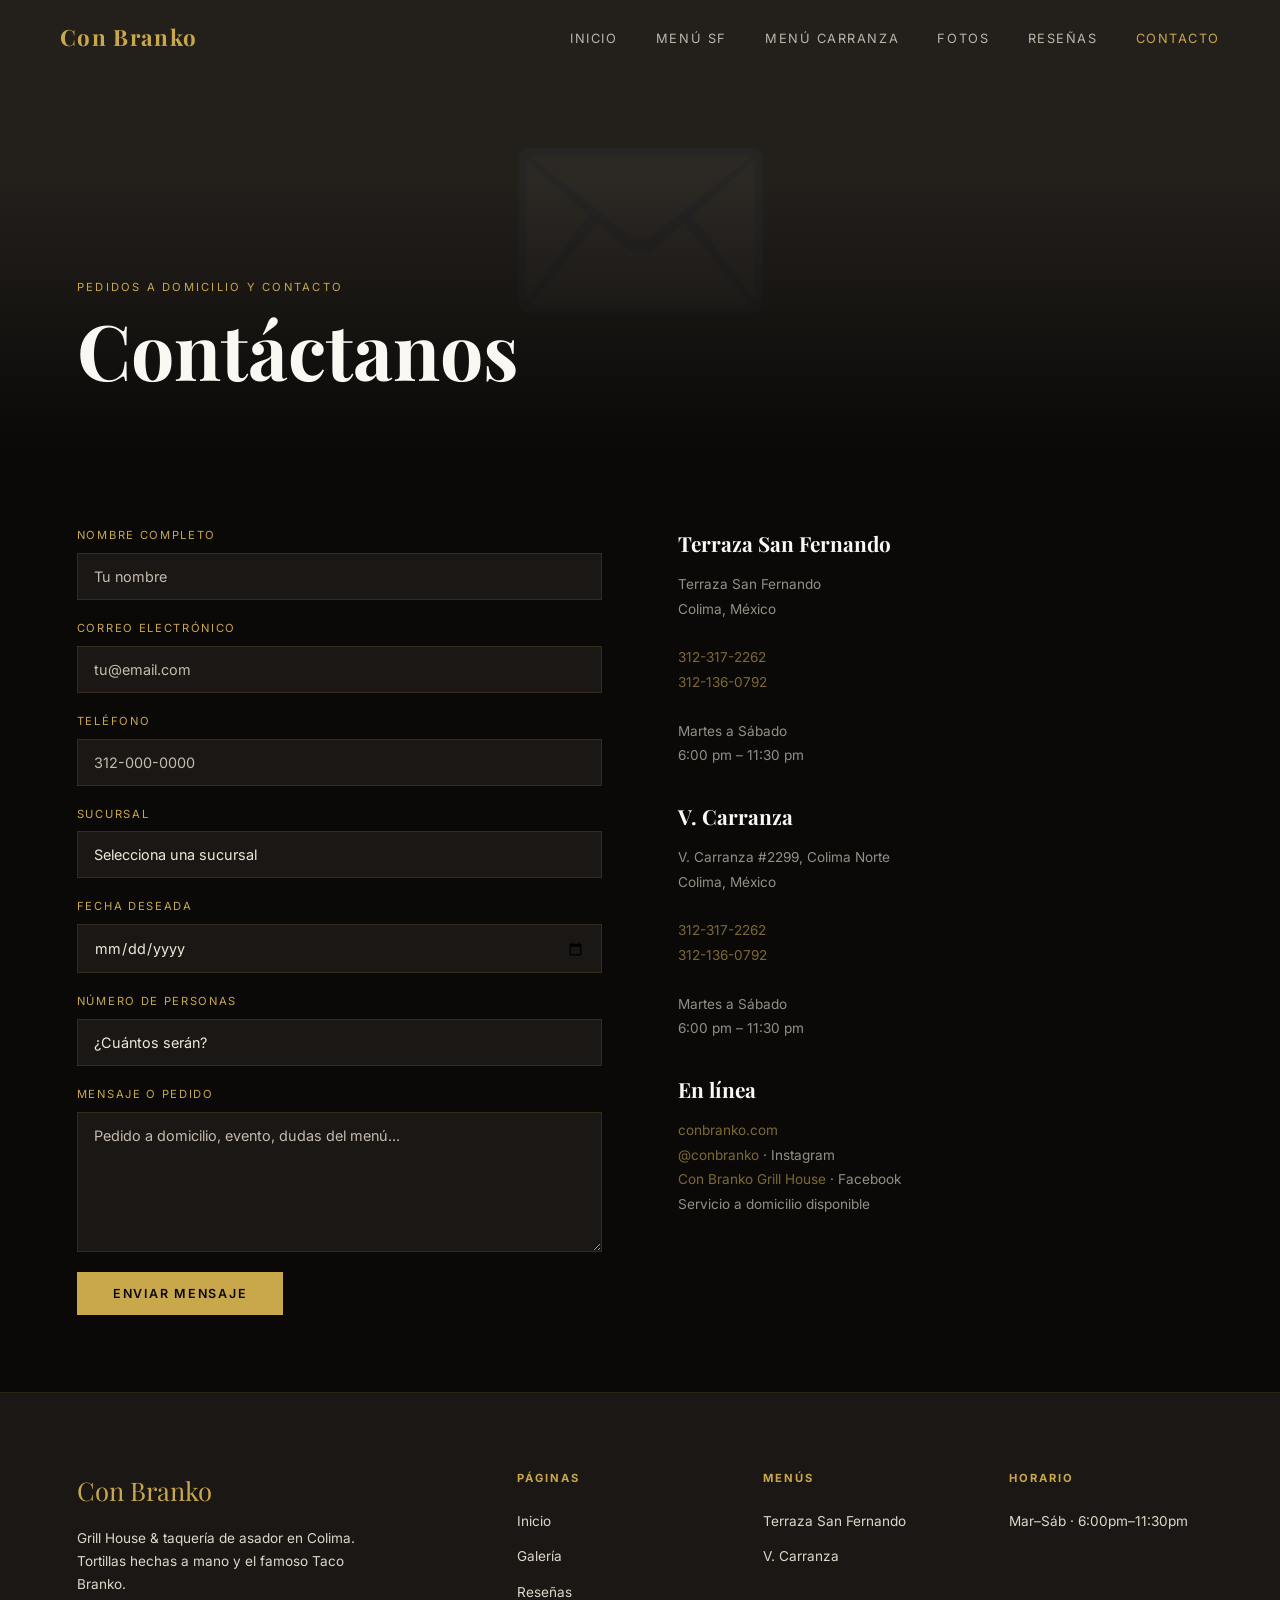
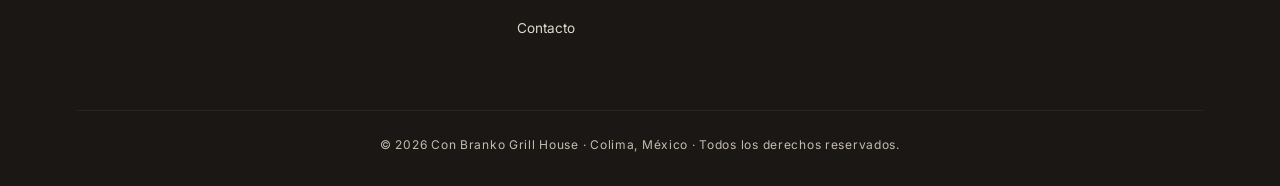
==== contacto.html @ a6d17c95 "Initial commit: Con Branko Grill House sitio web accesible con animaciones y casos de uso" ====
<!DOCTYPE html>
<html lang="es">
<head>
  <meta charset="UTF-8">
  <meta name="viewport" content="width=device-width, initial-scale=1.0">
  <title>Contacto — Con Branko Grill House</title>
  <link rel="preconnect" href="https://fonts.googleapis.com">
  <link rel="preconnect" href="https://fonts.gstatic.com" crossorigin>
  <link href="https://fonts.googleapis.com/css2?family=Playfair+Display:ital,wght@0,400;0,600;0,700;1,400;1,600&family=Inter:wght@300;400;500;600&display=swap" rel="stylesheet">
  <link rel="stylesheet" href="css/styles.css">
</head>
<body>

  <nav class="navbar scrolled" role="navigation">
    <a href="index.html" class="nav-logo">Con Branko</a>
    <ul class="nav-links">
      <li><a href="index.html">Inicio</a></li>
      <li><a href="menu-san-fernando.html">Menú SF</a></li>
      <li><a href="menu-carranza.html">Menú Carranza</a></li>
      <li><a href="fotos.html">Fotos</a></li>
      <li><a href="resenas.html">Reseñas</a></li>
      <li><a href="contacto.html">Contacto</a></li>
    </ul>
    <button class="nav-hamburger" aria-label="Abrir menú" aria-expanded="false">
      <span></span><span></span><span></span>
    </button>
  </nav>

  <main>
    <header class="page-hero">
      <div class="page-hero-bg" aria-hidden="true">✉️</div>
      <div class="page-hero-overlay"></div>
      <div class="page-hero-content">
        <p class="page-hero-label">Pedidos a domicilio y contacto</p>
        <h1>Contáctanos</h1>
      </div>
    </header>

    <div class="page-content">
      <div class="contact-grid fade-in">

        <form class="contact-form" onsubmit="handleSubmit(event)">
          <div class="form-group">
            <label for="nombre">Nombre completo</label>
            <input type="text" id="nombre" name="nombre" placeholder="Tu nombre" required>
          </div>
          <div class="form-group">
            <label for="email">Correo electrónico</label>
            <input type="email" id="email" name="email" placeholder="tu@email.com" required>
          </div>
          <div class="form-group">
            <label for="telefono">Teléfono</label>
            <input type="tel" id="telefono" name="telefono" placeholder="312-000-0000">
          </div>
          <div class="form-group">
            <label for="sucursal">Sucursal</label>
            <select id="sucursal" name="sucursal">
              <option value="" disabled selected>Selecciona una sucursal</option>
              <option value="san-fernando">Terraza San Fernando</option>
              <option value="carranza">V. Carranza</option>
            </select>
          </div>
          <div class="form-group">
            <label for="fecha">Fecha deseada</label>
            <input type="date" id="fecha" name="fecha">
          </div>
          <div class="form-group">
            <label for="personas">Número de personas</label>
            <select id="personas" name="personas">
              <option value="" disabled selected>¿Cuántos serán?</option>
              <option value="1-2">1 – 2 personas</option>
              <option value="3-4">3 – 4 personas</option>
              <option value="5-8">5 – 8 personas</option>
              <option value="9+">9 o más</option>
            </select>
          </div>
          <div class="form-group">
            <label for="mensaje">Mensaje o pedido</label>
            <textarea id="mensaje" name="mensaje" placeholder="Pedido a domicilio, evento, dudas del menú..."></textarea>
          </div>
          <button type="submit" class="btn-primary" style="align-self:flex-start">
            Enviar mensaje
          </button>
          <p id="form-success" style="display:none; color: var(--c-gold); font-size:0.85rem; margin-top:8px;">
            ¡Gracias! Nos pondremos en contacto contigo a la brevedad.
          </p>
        </form>

        <div class="contact-info fade-in fade-in-delay-1">
          <div class="contact-branch">
            <h3>Terraza San Fernando</h3>
            <p>
              Terraza San Fernando<br>
              Colima, México<br><br>
              <a href="tel:+523123172262">312-317-2262</a><br>
              <a href="tel:+523121360792">312-136-0792</a><br><br>
              Martes a Sábado<br>
              6:00 pm – 11:30 pm
            </p>
          </div>
          <div class="contact-branch">
            <h3>V. Carranza</h3>
            <p>
              V. Carranza #2299, Colima Norte<br>
              Colima, México<br><br>
              <a href="tel:+523123172262">312-317-2262</a><br>
              <a href="tel:+523121360792">312-136-0792</a><br><br>
              Martes a Sábado<br>
              6:00 pm – 11:30 pm
            </p>
          </div>
          <div class="contact-branch">
            <h3>En línea</h3>
            <p>
              <a href="https://conbranko.com">conbranko.com</a><br>
              <a href="#">@conbranko</a> · Instagram<br>
              <a href="#">Con Branko Grill House</a> · Facebook<br>
              Servicio a domicilio disponible
            </p>
          </div>
        </div>

      </div>
    </div>
  </main>

  <footer>
    <div class="footer-grid">
      <div class="footer-brand">
        <div class="logo">Con Branko</div>
        <p>Grill House &amp; taquería de asador en Colima. Tortillas hechas a mano y el famoso Taco Branko.</p>
      </div>
      <div class="footer-col">
        <h4>Páginas</h4>
        <ul>
          <li><a href="index.html">Inicio</a></li>
          <li><a href="fotos.html">Galería</a></li>
          <li><a href="resenas.html">Reseñas</a></li>
          <li><a href="contacto.html">Contacto</a></li>
        </ul>
      </div>
      <div class="footer-col">
        <h4>Menús</h4>
        <ul>
          <li><a href="menu-san-fernando.html">Terraza San Fernando</a></li>
          <li><a href="menu-carranza.html">V. Carranza</a></li>
        </ul>
      </div>
      <div class="footer-col">
        <h4>Horario</h4>
        <ul><li><a>Mar–Sáb · 6:00pm–11:30pm</a></li></ul>
      </div>
    </div>
    <div class="footer-bottom">&copy; 2026 Con Branko Grill House · Colima, México · Todos los derechos reservados.</div>
  </footer>

  <script src="js/main.js"></script>
  <script>
    function handleSubmit(e) {
      e.preventDefault();
      document.getElementById('form-success').style.display = 'block';
      e.target.reset();
    }
  </script>
</body>
</html>
---- css/styles.css ----
/* ============================================================
   CON BRANKO — Design System
   Paleta: Negro profundo + Carbón + Dorado humo + Blanco roto
   ============================================================ */

:root {
  --c-black:    #0a0908;
  --c-carbon:   #1a1714;
  --c-dark:     #231f1b;
  --c-mid:      #3d3530;
  --c-gold:     #c9a84c;
  --c-gold-dim: #8a6f30;
  --c-cream:    #f0e8d8;
  --c-white:    #faf8f3;

  --f-serif:  'Playfair Display', Georgia, serif;
  --f-sans:   'Inter', 'Helvetica Neue', sans-serif;

  --transition: 0.4s cubic-bezier(0.25, 0.46, 0.45, 0.94);
}

/* ── Reset ─────────────────────────────────────────────── */
*, *::before, *::after { box-sizing: border-box; margin: 0; padding: 0; }
html { scroll-behavior: auto; } /* scroll controlado por JS */
body {
  background: var(--c-black);
  color: var(--c-cream);
  font-family: var(--f-sans);
  font-size: 16px;
  line-height: 1.6;
  overflow-x: hidden;
}
a { color: inherit; text-decoration: none; }
img { display: block; width: 100%; }
button { cursor: pointer; font-family: inherit; border: none; background: none; }

/* ── Loading Screen ─────────────────────────────────────── */
#loading-screen {
  position: fixed;
  inset: 0;
  z-index: 9999;
  background: var(--c-black);
  display: flex;
  align-items: center;
  justify-content: center;
  flex-direction: column;
  gap: 24px;
  transition: opacity 0.8s ease, visibility 0.8s ease;
}
#loading-screen.hidden { opacity: 0; visibility: hidden; pointer-events: none; }
.loading-logo {
  font-family: var(--f-serif);
  font-size: clamp(2rem, 5vw, 3.5rem);
  font-weight: 700;
  color: var(--c-gold);
  letter-spacing: 0.1em;
  opacity: 0;
  animation: fadeUp 0.8s ease 0.3s forwards;
}
.loading-bar-wrap {
  width: min(280px, 70vw);
  height: 1px;
  background: var(--c-mid);
  overflow: hidden;
}
.loading-bar {
  height: 100%;
  background: var(--c-gold);
  width: 0%;
  animation: loadBar 1.8s ease forwards;
}
@keyframes loadBar { to { width: 100%; } }
@keyframes fadeUp {
  from { opacity: 0; transform: translateY(16px); }
  to   { opacity: 1; transform: translateY(0); }
}

/* ── Navbar ─────────────────────────────────────────────── */
.navbar {
  position: fixed;
  top: 0; left: 0; right: 0;
  z-index: 1000;
  padding: 20px clamp(20px, 5vw, 60px);
  display: flex;
  align-items: center;
  justify-content: space-between;
  transition: background var(--transition), padding var(--transition);
}
.navbar.scrolled {
  background: rgba(10, 9, 8, 0.92);
  backdrop-filter: blur(12px);
  padding-top: 14px;
  padding-bottom: 14px;
  border-bottom: 1px solid rgba(201, 168, 76, 0.15);
}
.nav-logo {
  font-family: var(--f-serif);
  font-size: 1.4rem;
  font-weight: 700;
  color: var(--c-gold);
  letter-spacing: 0.06em;
}
.nav-links {
  display: flex;
  gap: clamp(20px, 3vw, 40px);
  list-style: none;
}
.nav-links a {
  font-size: 0.8rem;
  letter-spacing: 0.12em;
  text-transform: uppercase;
  color: var(--c-cream);
  opacity: 0.75;
  transition: opacity var(--transition), color var(--transition);
  position: relative;
}
.nav-links a::after {
  content: '';
  position: absolute;
  bottom: -4px; left: 0; right: 0;
  height: 1px;
  background: var(--c-gold);
  transform: scaleX(0);
  transition: transform var(--transition);
}
.nav-links a:hover { opacity: 1; color: var(--c-gold); }
.nav-links a:hover::after { transform: scaleX(1); }
.nav-hamburger {
  display: none;
  flex-direction: column;
  gap: 5px;
  padding: 4px;
}
.nav-hamburger span {
  display: block;
  width: 24px; height: 1.5px;
  background: var(--c-cream);
  transition: var(--transition);
}

/* ── Hero / Video Loop + Parallax ───────────────────────── */
.hero {
  position: relative;
  height: 100vh;
  overflow: hidden;
  display: flex;
  align-items: center;
  justify-content: center;
}
/* Capa de parallax: ligeramente más grande que el viewport
   para que el offset de ±15px nunca revele los bordes. */
.hero-parallax {
  position: absolute;
  top: -32px; left: -32px; right: -32px; bottom: -32px;
  will-change: transform;
  transition: transform 0.18s cubic-bezier(0.22, 0.61, 0.36, 1);
}
.hero-video {
  width: 100%;
  height: 100%;
  object-fit: cover;
  opacity: 0;
  transition: opacity 0.8s ease;
  transform: scale(1.04); /* margen extra para el movimiento parallax */
}
.hero-video.loaded { opacity: 1; }
.hero-overlay {
  position: absolute;
  inset: 0;
  background: linear-gradient(
    to bottom,
    rgba(10,9,8,0.3) 0%,
    rgba(10,9,8,0.1) 40%,
    rgba(10,9,8,0.6) 100%
  );
}
.hero-content {
  position: relative;
  z-index: 2;
  text-align: center;
  padding: 0 20px;
  opacity: 0;
  transform: translateY(24px);
  transition: opacity 0.9s ease 0.4s, transform 0.9s ease 0.4s;
}
.hero-content.visible { opacity: 1; transform: translateY(0); }
.hero-tagline {
  color: --c-white;
  font-family: var(--f-sans);
  font-size: clamp(0.65rem, 1.2vw, 0.8rem);
  text-shadow: 1px 1px 2px rgba(0, 0, 0, 0.7);
  letter-spacing: 0.25em;
  text-transform: uppercase;
  margin-bottom: 16px;
}
.hero-title {
  font-family: var(--f-serif);
  font-size: clamp(3rem, 8vw, 7rem);
  font-weight: 700;
  line-height: 1.0;
  color: var(--c-white);
  margin-bottom: 8px;
}
.hero-title em {
  font-style: italic;
  color: var(--c-gold);
}
.hero-subtitle {
  font-size: clamp(0.9rem, 1.5vw, 1.1rem);
  color: var(--c-cream);
  opacity: 0.7;
  margin-bottom: 40px;
  letter-spacing: 0.04em;
}
.hero-cta {
  display: inline-flex;
  gap: 16px;
  flex-wrap: wrap;
  justify-content: center;
}
.btn-primary {
  padding: 14px 36px;
  background: var(--c-gold);
  color: var(--c-black);
  font-size: 0.78rem;
  font-weight: 600;
  letter-spacing: 0.14em;
  text-transform: uppercase;
  transition: background var(--transition), transform var(--transition);
}
.btn-primary:hover { background: var(--c-cream); transform: translateY(-2px); }
.btn-outline {
  padding: 14px 36px;
  border: 1px solid rgba(201, 168, 76, 0.5);
  color: var(--c-cream);
  font-size: 0.78rem;
  font-weight: 400;
  letter-spacing: 0.14em;
  text-transform: uppercase;
  transition: border-color var(--transition), color var(--transition);
}
.btn-outline:hover { border-color: var(--c-gold); color: var(--c-gold); }

/* Scroll indicator */
.scroll-hint {
  position: absolute;
  bottom: 32px;
  left: 50%;
  transform: translateX(-50%);
  z-index: 3;
  display: flex;
  flex-direction: column;
  align-items: center;
  gap: 8px;
  opacity: 0.5;
  transition: opacity var(--transition);
}
.scroll-hint.hidden { opacity: 0; }
.scroll-hint span {
  font-size: 0.65rem;
  letter-spacing: 0.2em;
  text-transform: uppercase;
}
.scroll-arrow {
  width: 1px;
  height: 40px;
  background: linear-gradient(to bottom, var(--c-gold), transparent);
  animation: scrollPulse 2s ease-in-out infinite;
}
@keyframes scrollPulse {
  0%, 100% { opacity: 0.3; transform: scaleY(1); }
  50% { opacity: 1; transform: scaleY(1.2); }
}


/* ── Sección intro tras el video ────────────────────────── */
.section-intro {
  padding: clamp(80px, 12vw, 140px) clamp(20px, 8vw, 120px);
  display: grid;
  grid-template-columns: 1fr 1fr;
  gap: clamp(40px, 6vw, 80px);
  align-items: center;
  max-width: 1400px;
  margin: 0 auto;
}
.intro-text .label {
  font-size: 0.7rem;
  letter-spacing: 0.22em;
  text-transform: uppercase;
  color: var(--c-gold);
  margin-bottom: 20px;
}
.intro-text h2 {
  font-family: var(--f-serif);
  font-size: clamp(2rem, 4vw, 3.2rem);
  font-weight: 600;
  line-height: 1.15;
  color: var(--c-white);
  margin-bottom: 24px;
}
.intro-text p {
  color: var(--c-cream);
  opacity: 0.7;
  font-size: clamp(0.9rem, 1.2vw, 1rem);
  line-height: 1.8;
  max-width: 480px;
}
.intro-stats {
  display: grid;
  grid-template-columns: 1fr 1fr;
  gap: 32px;
}
.stat-item {
  padding: 32px 24px;
  border: 1px solid rgba(201, 168, 76, 0.15);
  position: relative;
  overflow: hidden;
  transition: border-color var(--transition);
}
.stat-item::before {
  content: '';
  position: absolute;
  inset: 0;
  background: linear-gradient(135deg, rgba(201,168,76,0.06), transparent);
  opacity: 0;
  transition: opacity var(--transition);
}
.stat-item:hover { border-color: rgba(201, 168, 76, 0.4); }
.stat-item:hover::before { opacity: 1; }
.stat-number {
  font-family: var(--f-serif);
  font-size: clamp(2.2rem, 4vw, 3rem);
  font-weight: 700;
  color: var(--c-gold);
  line-height: 1;
  margin-bottom: 8px;
}
.stat-label {
  font-size: 0.75rem;
  letter-spacing: 0.1em;
  text-transform: uppercase;
  color: var(--c-cream);
  opacity: 0.5;
}

/* ── Menú Preview ───────────────────────────────────────── */
.section-menu {
  padding: clamp(60px, 10vw, 120px) clamp(20px, 6vw, 80px);
  background: var(--c-carbon);
}
.section-header {
  text-align: center;
  margin-bottom: clamp(40px, 6vw, 72px);
}
.section-header .label {
  font-size: 0.7rem;
  letter-spacing: 0.22em;
  text-transform: uppercase;
  color: var(--c-gold);
  margin-bottom: 16px;
}
.section-header h2 {
  font-family: var(--f-serif);
  font-size: clamp(2rem, 4vw, 3rem);
  color: var(--c-white);
  font-weight: 600;
}
.menu-grid {
  display: grid;
  grid-template-columns: repeat(auto-fit, minmax(280px, 1fr));
  gap: 24px;
  max-width: 1300px;
  margin: 0 auto;
}
.menu-card {
  position: relative;
  aspect-ratio: 3/4;
  overflow: hidden;
  background: var(--c-dark);
  cursor: pointer;
}
.menu-card-bg {
  position: absolute;
  inset: 0;
  background: var(--c-mid);
  transition: transform 0.7s cubic-bezier(0.25, 0.46, 0.45, 0.94);
  display: flex;
  align-items: center;
  justify-content: center;
  font-size: 5rem;
}
.menu-card:hover .menu-card-bg { transform: scale(1.06); }
.menu-card-overlay {
  position: absolute;
  inset: 0;
  background: linear-gradient(to top, rgba(10,9,8,0.95) 0%, rgba(10,9,8,0.2) 60%, transparent 100%);
}
.menu-card-content {
  position: absolute;
  bottom: 0; left: 0; right: 0;
  padding: 28px 24px;
}
.menu-card-tag {
  font-size: 0.65rem;
  letter-spacing: 0.18em;
  text-transform: uppercase;
  color: var(--c-gold);
  margin-bottom: 8px;
}
.menu-card-name {
  font-family: var(--f-serif);
  font-size: 1.5rem;
  color: var(--c-white);
  margin-bottom: 6px;
}
.menu-card-desc {
  font-size: 0.82rem;
  color: var(--c-cream);
  opacity: 0.6;
  line-height: 1.5;
}
.menu-card-price {
  margin-top: 12px;
  font-family: var(--f-serif);
  font-size: 1.2rem;
  color: var(--c-gold);
}

/* ── Sucursales ─────────────────────────────────────────── */
.section-locations {
  padding: clamp(60px, 10vw, 120px) clamp(20px, 6vw, 80px);
}
.locations-grid {
  display: grid;
  grid-template-columns: 1fr 1fr;
  gap: 2px;
  max-width: 1300px;
  margin: 0 auto;
}
.location-card {
  position: relative;
  min-height: 480px;
  background: var(--c-carbon);
  overflow: hidden;
  display: flex;
  align-items: flex-end;
  padding: 48px 40px;
  transition: flex var(--transition);
  cursor: pointer;
}
.location-card-bg {
  position: absolute;
  inset: 0;
  font-size: 8rem;
  display: flex;
  align-items: center;
  justify-content: center;
  opacity: 0.06;
  transition: opacity var(--transition), transform var(--transition);
  user-select: none;
}
.location-card:hover .location-card-bg { opacity: 0.1; transform: scale(1.1); }
.location-info { position: relative; z-index: 1; }
.location-tag {
  font-size: 0.65rem;
  letter-spacing: 0.2em;
  text-transform: uppercase;
  color: var(--c-gold);
  margin-bottom: 12px;
}
.location-name {
  font-family: var(--f-serif);
  font-size: clamp(1.8rem, 3vw, 2.8rem);
  color: var(--c-white);
  margin-bottom: 16px;
  line-height: 1.1;
}
.location-address {
  font-size: 0.85rem;
  color: var(--c-cream);
  opacity: 0.55;
  line-height: 1.7;
  margin-bottom: 28px;
}
.location-link {
  display: inline-flex;
  align-items: center;
  gap: 8px;
  font-size: 0.75rem;
  letter-spacing: 0.14em;
  text-transform: uppercase;
  color: var(--c-gold);
  transition: gap var(--transition);
}
.location-link:hover { gap: 16px; }
.location-divider {
  position: absolute;
  top: 0; left: 50%; bottom: 0;
  width: 1px;
  background: var(--c-mid);
  pointer-events: none;
}

/* ── Reseñas preview ────────────────────────────────────── */
.section-reviews {
  padding: clamp(60px, 10vw, 120px) clamp(20px, 6vw, 80px);
  background: var(--c-carbon);
}
.reviews-grid {
  display: grid;
  grid-template-columns: repeat(auto-fit, minmax(300px, 1fr));
  gap: 24px;
  max-width: 1300px;
  margin: 0 auto;
}
.review-card {
  padding: 36px 32px;
  border: 1px solid rgba(201, 168, 76, 0.1);
  transition: border-color var(--transition);
}
.review-card:hover { border-color: rgba(201, 168, 76, 0.3); }
.review-stars {
  display: flex;
  gap: 4px;
  margin-bottom: 20px;
}
.star { color: var(--c-gold); font-size: 0.9rem; }
.review-text {
  font-family: var(--f-serif);
  font-style: italic;
  font-size: 1.05rem;
  color: var(--c-cream);
  line-height: 1.7;
  margin-bottom: 24px;
  opacity: 0.85;
}
.review-author {
  font-size: 0.75rem;
  letter-spacing: 0.1em;
  text-transform: uppercase;
  color: var(--c-gold-dim);
}

/* ── Footer ─────────────────────────────────────────────── */
footer {
  background: var(--c-carbon);
  border-top: 1px solid rgba(201, 168, 76, 0.1);
  padding: clamp(40px, 6vw, 80px) clamp(20px, 6vw, 80px) 32px;
}
.footer-grid {
  display: grid;
  grid-template-columns: 2fr 1fr 1fr 1fr;
  gap: clamp(32px, 4vw, 60px);
  max-width: 1300px;
  margin: 0 auto 60px;
}
.footer-brand .logo {
  font-family: var(--f-serif);
  font-size: 1.6rem;
  color: var(--c-gold);
  margin-bottom: 16px;
}
.footer-brand p {
  font-size: 0.85rem;
  color: var(--c-cream);
  opacity: 0.5;
  line-height: 1.7;
  max-width: 280px;
}
.footer-col h3,
.footer-col h4 {
  font-size: 0.7rem;
  letter-spacing: 0.18em;
  text-transform: uppercase;
  color: var(--c-gold);
  margin-bottom: 20px;
}
.footer-col ul { list-style: none; }
.footer-col ul li { margin-bottom: 10px; }
.footer-col ul li a {
  font-size: 0.85rem;
  color: var(--c-cream);
  opacity: 0.5;
  transition: opacity var(--transition), color var(--transition);
}
.footer-col ul li a:hover { opacity: 1; color: var(--c-gold); }
.footer-bottom {
  text-align: center;
  padding-top: 24px;
  border-top: 1px solid rgba(255,255,255,0.06);
  font-size: 0.75rem;
  color: var(--c-cream);
  opacity: 0.3;
  letter-spacing: 0.06em;
}

/* ── Páginas internas ───────────────────────────────────── */
.page-hero {
  height: 50vh;
  min-height: 360px;
  display: flex;
  align-items: flex-end;
  padding: 0 clamp(20px, 6vw, 80px) 60px;
  position: relative;
  background: var(--c-dark);
  overflow: hidden;
}
.page-hero-bg {
  position: absolute;
  inset: 0;
  font-size: 14rem;
  display: flex;
  align-items: center;
  justify-content: center;
  opacity: 0.04;
  user-select: none;
}
.page-hero-overlay {
  position: absolute;
  inset: 0;
  background: linear-gradient(to top, var(--c-black) 0%, transparent 60%);
}
.page-hero-content { position: relative; z-index: 1; }
.page-hero-label {
  font-size: 0.7rem;
  letter-spacing: 0.2em;
  text-transform: uppercase;
  color: var(--c-gold);
  margin-bottom: 12px;
}
.page-hero h1 {
  font-family: var(--f-serif);
  font-size: clamp(2.5rem, 6vw, 5rem);
  color: var(--c-white);
  line-height: 1.05;
}
.page-content {
  max-width: 1300px;
  margin: 0 auto;
  padding: clamp(40px, 6vw, 80px) clamp(20px, 6vw, 80px);
}

/* Menú página */
.menu-category { margin-bottom: 64px; }
.menu-category-title {
  font-family: var(--f-serif);
  font-size: clamp(1.4rem, 3vw, 2rem);
  color: var(--c-white);
  margin-bottom: 8px;
  padding-bottom: 16px;
  border-bottom: 1px solid rgba(201, 168, 76, 0.2);
}
.menu-item-list { margin-top: 24px; }
.menu-item {
  display: flex;
  justify-content: space-between;
  align-items: baseline;
  gap: 16px;
  padding: 18px 0;
  border-bottom: 1px solid rgba(255,255,255,0.04);
  transition: border-color var(--transition);
}
.menu-item:hover { border-bottom-color: rgba(201, 168, 76, 0.2); }
.menu-item-info { flex: 1; }
.menu-item-name {
  font-size: 1rem;
  color: var(--c-white);
  margin-bottom: 4px;
}
.menu-item-desc {
  font-size: 0.8rem;
  color: var(--c-cream);
  opacity: 0.45;
}
.menu-item-price {
  font-family: var(--f-serif);
  font-size: 1.05rem;
  color: var(--c-gold);
  white-space: nowrap;
}
/* Nota bajo el título de categoría */
.menu-category-note {
  margin-top: -8px;
  margin-bottom: 4px;
  font-size: 0.78rem;
  color: var(--c-cream);
  opacity: 0.45;
  font-style: italic;
}
/* Etiqueta tipo chip (Especial, Nuevos, Locales) */
.menu-tag {
  display: inline-block;
  margin-left: 8px;
  padding: 2px 10px;
  border-radius: 999px;
  background: var(--c-gold);
  color: var(--c-black);
  font-family: var(--f-sans);
  font-size: 0.6rem;
  font-weight: 600;
  letter-spacing: 0.12em;
  text-transform: uppercase;
  vertical-align: middle;
}
/* Platillo destacado (Taco Branko) */
.menu-item-featured {
  border-left: 2px solid var(--c-gold);
  padding-left: 16px;
  background: linear-gradient(90deg, rgba(201,168,76,0.06), transparent 60%);
}
.menu-item-featured .menu-item-name { color: var(--c-gold); }
/* Tarjeta de ubicación al pie del menú */
.menu-location-card {
  margin-top: 56px;
  padding: 32px 28px;
  text-align: center;
  border: 1px solid rgba(201, 168, 76, 0.2);
  background: var(--c-carbon);
}
.menu-location-line {
  font-size: 0.9rem;
  color: var(--c-cream);
  opacity: 0.7;
  line-height: 1.9;
}
.menu-location-line strong { color: var(--c-white); opacity: 1; }
.menu-location-phones {
  margin-top: 12px;
  font-family: var(--f-serif);
  font-size: 1.3rem;
  color: var(--c-gold);
  letter-spacing: 0.02em;
}

/* Fotos */
.photo-masonry {
  columns: 3;
  column-gap: 12px;
}
.photo-item {
  break-inside: avoid;
  margin-bottom: 12px;
  background: var(--c-dark);
  aspect-ratio: auto;
  display: flex;
  align-items: center;
  justify-content: center;
  font-size: 4rem;
  min-height: 200px;
  overflow: hidden;
  position: relative;
}

/* Reseñas página */
.reviews-full {
  display: grid;
  grid-template-columns: repeat(auto-fill, minmax(320px, 1fr));
  gap: 24px;
}

/* Contacto */
.contact-grid {
  display: grid;
  grid-template-columns: 1fr 1fr;
  gap: clamp(40px, 6vw, 80px);
  align-items: start;
}
.contact-form { display: flex; flex-direction: column; gap: 20px; }
.form-group { display: flex; flex-direction: column; gap: 8px; }
.form-group label {
  font-size: 0.7rem;
  letter-spacing: 0.15em;
  text-transform: uppercase;
  color: var(--c-gold);
}
.form-group input,
.form-group textarea,
.form-group select {
  background: var(--c-carbon);
  border: 1px solid rgba(201, 168, 76, 0.15);
  color: var(--c-cream);
  padding: 14px 16px;
  font-family: var(--f-sans);
  font-size: 0.9rem;
  outline: none;
  transition: border-color var(--transition);
  appearance: none;
}
.form-group input:focus,
.form-group textarea:focus,
.form-group select:focus { border-color: var(--c-gold); }
.form-group textarea { min-height: 140px; resize: vertical; }
.contact-info { display: flex; flex-direction: column; gap: 32px; }
.contact-branch h3 {
  font-family: var(--f-serif);
  font-size: 1.3rem;
  color: var(--c-white);
  margin-bottom: 12px;
}
.contact-branch p {
  font-size: 0.85rem;
  color: var(--c-cream);
  opacity: 0.6;
  line-height: 1.8;
}
.contact-branch a { color: var(--c-gold); }

/* ── Animaciones de entrada ─────────────────────────────── */
.fade-in {
  opacity: 0;
  transform: translateY(32px);
  transition: opacity 0.7s ease, transform 0.7s ease;
}
.fade-in.visible { opacity: 1; transform: translateY(0); }
.fade-in-delay-1 { transition-delay: 0.1s; }
.fade-in-delay-2 { transition-delay: 0.2s; }
.fade-in-delay-3 { transition-delay: 0.3s; }

/* ── Responsive ─────────────────────────────────────────── */
@media (max-width: 900px) {
  .nav-links { display: none; }
  .nav-hamburger { display: flex; }
  .nav-links.open {
    display: flex;
    flex-direction: column;
    position: fixed;
    inset: 0;
    background: rgba(10,9,8,0.97);
    backdrop-filter: blur(16px);
    align-items: center;
    justify-content: center;
    gap: 32px;
    z-index: 998;
  }
  .nav-links.open a { font-size: 1.4rem; letter-spacing: 0.1em; }
  .section-intro { grid-template-columns: 1fr; }
  .locations-grid { grid-template-columns: 1fr; }
  .footer-grid { grid-template-columns: 1fr 1fr; }
  .contact-grid { grid-template-columns: 1fr; }
  .photo-masonry { columns: 2; }
}
@media (max-width: 600px) {
  .intro-stats { grid-template-columns: 1fr 1fr; }
  .footer-grid { grid-template-columns: 1fr; }
  .photo-masonry { columns: 1; }
}

/* ============================================================
   ACCESSIBILITY & ACTIVITY ENHANCEMENTS
   ============================================================ */

/* ── Skip Link (WCAG 2.4.1) ───────────────────────────────── */
.skip-link {
  position: absolute;
  top: -120px;
  left: 20px;
  background: var(--c-gold);
  color: var(--c-black);
  padding: 12px 20px;
  font-weight: 700;
  z-index: 100000;
  border-radius: 4px;
  transition: top 0.2s ease;
  text-decoration: none;
}
.skip-link:focus,
.skip-link:focus-visible {
  top: 16px;
  outline: 3px solid #ffffff !important;
  outline-offset: 2px !important;
}

/* ── Focus Indicator (WCAG 2.4.7) ─────────────────────────── */
:focus-visible {
  outline: 3px solid var(--c-gold) !important;
  outline-offset: 3px !important;
}

/* ── Menu Card Photo inside .menu-card-bg ─────────────────── */
.menu-card-photo {
  width: 100%;
  height: 100%;
  object-fit: cover;
  display: block;
}

/* ── Tabla comparativa de menú (Caso de Uso 1) ──────────── */
.menu-table-section {
  max-width: 1300px;
  margin: 60px auto 0;
  padding: 0 10px;
}
.menu-table-header {
  margin-bottom: 20px;
  text-align: left;
}
.menu-table-title {
  font-family: var(--f-serif);
  font-size: clamp(1.4rem, 2.5vw, 2rem);
  color: var(--c-white);
  margin-bottom: 8px;
}
.menu-table-sub {
  color: var(--c-cream);
  font-size: 0.95rem;
}
.menu-table-container {
  overflow-x: auto;
  border: 1px solid rgba(201, 168, 76, 0.25);
  background: var(--c-dark);
  box-shadow: 0 4px 20px rgba(0, 0, 0, 0.4);
}
.menu-table-container:focus-visible {
  outline: 3px solid var(--c-gold) !important;
  outline-offset: 2px !important;
}
.menu-table {
  width: 100%;
  border-collapse: collapse;
  text-align: left;
  min-width: 680px;
}
.menu-table th,
.menu-table td {
  padding: 16px 20px;
  border-bottom: 1px solid rgba(201, 168, 76, 0.12);
  font-size: 0.92rem;
}
.menu-table thead th {
  background: rgba(10, 9, 8, 0.8);
  color: var(--c-gold);
  font-size: 0.82rem;
  letter-spacing: 0.1em;
  text-transform: uppercase;
  font-weight: 700;
  border-bottom: 2px solid var(--c-gold);
}
.menu-table tbody tr:nth-child(even) {
  background: rgba(255, 255, 255, 0.02);
}
.menu-table tbody tr:hover {
  background: rgba(201, 168, 76, 0.06);
}
.menu-table tbody th {
  color: var(--c-white);
  font-weight: 600;
}
.menu-table td {
  color: var(--c-cream);
}
.menu-table .table-price {
  color: var(--c-gold);
  font-weight: 700;
  font-size: 1.05rem;
}
.menu-table tfoot th,
.menu-table tfoot td {
  background: var(--c-carbon);
  color: var(--c-cream);
  font-size: 0.85rem;
  border-top: 1px solid rgba(201, 168, 76, 0.3);
}

/* ── Sección Reservaciones (Caso de Uso 2) ──────────────── */
.section-booking {
  padding: clamp(60px, 10vw, 120px) clamp(20px, 6vw, 80px);
  background: #110f0d;
}
.booking-card {
  max-width: 800px;
  margin: 40px auto 0;
  background: var(--c-carbon);
  border: 1px solid rgba(201, 168, 76, 0.25);
  padding: clamp(24px, 5vw, 44px);
  box-shadow: 0 8px 30px rgba(0, 0, 0, 0.5);
}
.booking-fieldset {
  border: none;
  padding: 0;
  margin: 0;
}
.form-instructions {
  font-size: 0.9rem;
  color: var(--c-cream);
  margin-bottom: 24px;
}
.req-star {
  color: var(--c-gold);
  font-weight: 700;
}
.booking-grid {
  display: grid;
  grid-template-columns: 1fr 1fr;
  gap: 20px;
}
@media (max-width: 700px) {
  .booking-grid { grid-template-columns: 1fr; }
}
.field-hint {
  font-size: 0.8rem;
  color: #c8bfb0;
}
.field-err {
  font-size: 0.82rem;
  color: #ff6b6b;
  min-height: 1.1em;
  font-weight: 600;
}
.form-group input.has-error,
.form-group select.has-error {
  border-color: #ff6b6b !important;
}
.status-live-box {
  margin-bottom: 20px;
}
.status-live-box.success {
  background: rgba(46, 213, 115, 0.15);
  border: 1px solid #2ed573;
  color: #ffffff;
  padding: 16px;
  border-radius: 4px;
  font-size: 0.95rem;
}
.status-live-box.error {
  background: rgba(255, 107, 107, 0.15);
  border: 1px solid #ff6b6b;
  color: #ffffff;
  padding: 16px;
  border-radius: 4px;
  font-size: 0.95rem;
}
.sr-only {
  position: absolute !important;
  width: 1px !important;
  height: 1px !important;
  padding: 0 !important;
  margin: -1px !important;
  overflow: hidden !important;
  clip: rect(0, 0, 0, 0) !important;
  white-space: nowrap !important;
  border: 0 !important;
}

/* ── Ajustes de Contraste Accesible (WCAG AAA) ─────────── */
.hero-subtitle { color: #f0e8d8 !important; opacity: 0.95 !important; }
.intro-text p { color: #f0e8d8 !important; opacity: 0.95 !important; }
.stat-label { color: #dcd4c7 !important; opacity: 0.9 !important; }
.location-address { color: #f0e8d8 !important; opacity: 0.95 !important; }
.review-text { color: #faf8f3 !important; opacity: 1 !important; }
.review-author { color: var(--c-gold) !important; }
.footer-brand p { color: #dfd7c9 !important; opacity: 1 !important; }
.footer-col ul a { color: #dfd7c9 !important; opacity: 1 !important; }
.footer-bottom { color: #c5bbae !important; opacity: 1 !important; }
.form-group input::placeholder,
.form-group textarea::placeholder {
  color: #c5bbae !important;
  opacity: 1 !important;
}
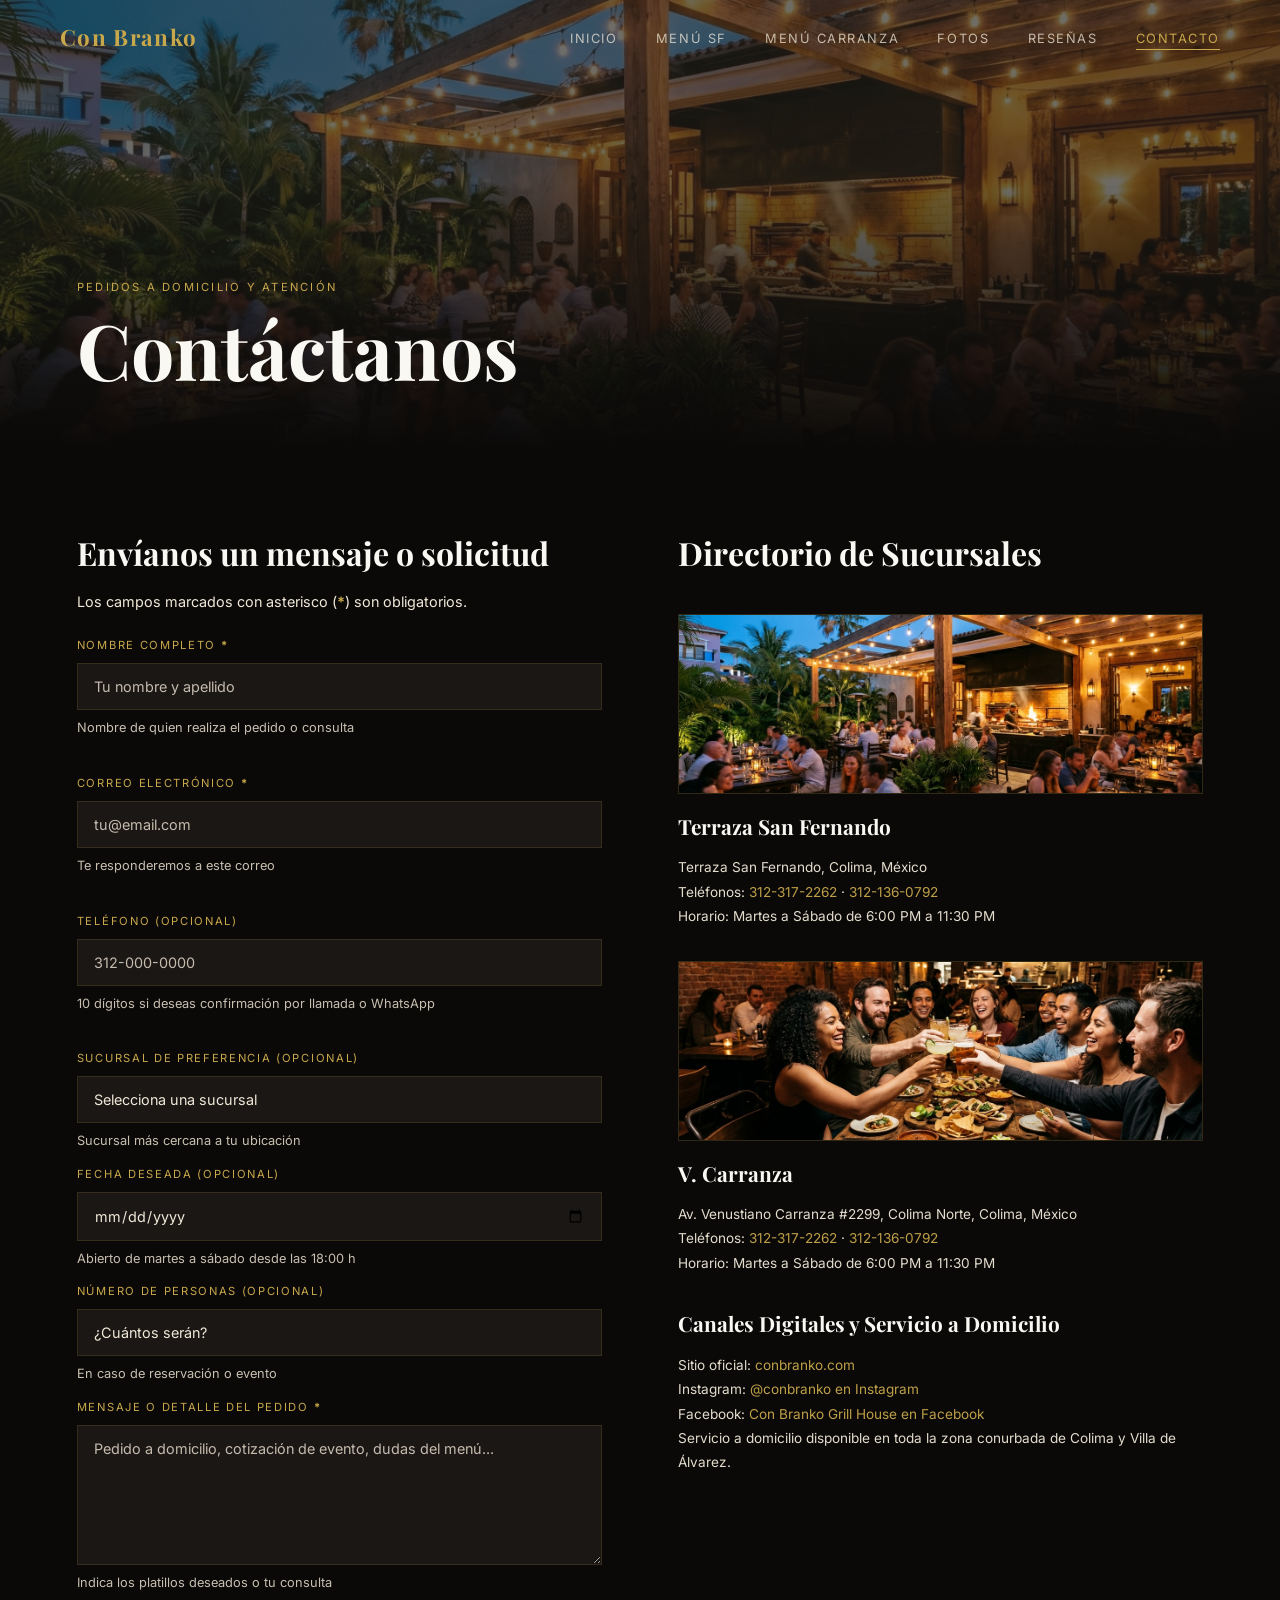
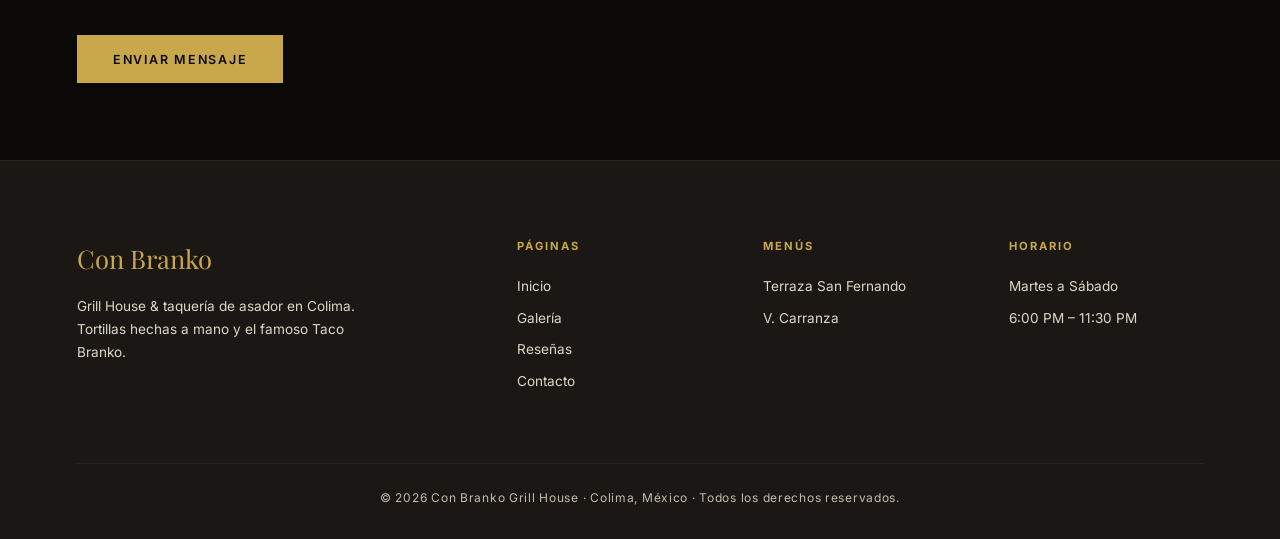
==== commit 8b4511d9: "Fix WCAG 2.4.4 duplicate link text, VoiceOver accessibility across all pages, and representative dis" ====
--- a/contacto.html
+++ b/contacto.html
@@ -3,7 +3,8 @@
 <head>
   <meta charset="UTF-8">
   <meta name="viewport" content="width=device-width, initial-scale=1.0">
-  <title>Contacto — Con Branko Grill House</title>
+  <title>Contacto y Pedidos — Con Branko Grill House</title>
+  <meta name="description" content="Contáctanos para reservaciones, eventos o pedidos a domicilio en nuestras sucursales Terraza San Fernando y V. Carranza en Colima.">
   <link rel="preconnect" href="https://fonts.googleapis.com">
   <link rel="preconnect" href="https://fonts.gstatic.com" crossorigin>
   <link href="https://fonts.googleapis.com/css2?family=Playfair+Display:ital,wght@0,400;0,600;0,700;1,400;1,600&family=Inter:wght@300;400;500;600&display=swap" rel="stylesheet">
@@ -11,156 +12,216 @@
 </head>
 <body>
 
-  <nav class="navbar scrolled" role="navigation">
-    <a href="index.html" class="nav-logo">Con Branko</a>
-    <ul class="nav-links">
-      <li><a href="index.html">Inicio</a></li>
-      <li><a href="menu-san-fernando.html">Menú SF</a></li>
-      <li><a href="menu-carranza.html">Menú Carranza</a></li>
-      <li><a href="fotos.html">Fotos</a></li>
-      <li><a href="resenas.html">Reseñas</a></li>
-      <li><a href="contacto.html">Contacto</a></li>
-    </ul>
-    <button class="nav-hamburger" aria-label="Abrir menú" aria-expanded="false">
-      <span></span><span></span><span></span>
-    </button>
-  </nav>
-
-  <main>
-    <header class="page-hero">
-      <div class="page-hero-bg" aria-hidden="true">✉️</div>
-      <div class="page-hero-overlay"></div>
+  <!-- Enlace de salto accesible (WCAG 2.4.1) -->
+  <a href="#main-content" class="skip-link">Saltar al contenido principal</a>
+
+  <!-- ░░ Región HEADER (Banner) ░░ -->
+  <header role="banner">
+    <nav class="navbar scrolled" role="navigation" aria-label="Menú principal">
+      <a href="index.html" class="nav-logo">Con Branko</a>
+      <ul class="nav-links" id="nav-links">
+        <li><a href="index.html">Inicio</a></li>
+        <li><a href="menu-san-fernando.html">Menú SF</a></li>
+        <li><a href="menu-carranza.html">Menú Carranza</a></li>
+        <li><a href="fotos.html">Fotos</a></li>
+        <li><a href="resenas.html">Reseñas</a></li>
+        <li><a href="contacto.html" aria-current="page">Contacto</a></li>
+      </ul>
+      <button class="nav-hamburger" type="button" aria-label="Abrir menú de navegación" aria-expanded="false" aria-controls="nav-links">
+        <span></span><span></span><span></span>
+      </button>
+    </nav>
+  </header>
+
+  <!-- ░░ Región MAIN ░░ -->
+  <main id="main-content" role="main" tabindex="-1">
+    <section class="page-hero" aria-labelledby="page-title">
+      <img src="assets/terraza-restaurante.jpg" alt="" class="page-hero-photo" aria-hidden="true">
+      <div class="page-hero-overlay" aria-hidden="true"></div>
       <div class="page-hero-content">
-        <p class="page-hero-label">Pedidos a domicilio y contacto</p>
-        <h1>Contáctanos</h1>
-      </div>
-    </header>
+        <p class="page-hero-label">Pedidos a domicilio y atención</p>
+        <h1 id="page-title">Contáctanos</h1>
+      </div>
+    </section>
 
     <div class="page-content">
       <div class="contact-grid fade-in">
 
-        <form class="contact-form" onsubmit="handleSubmit(event)">
-          <div class="form-group">
-            <label for="nombre">Nombre completo</label>
-            <input type="text" id="nombre" name="nombre" placeholder="Tu nombre" required>
-          </div>
-          <div class="form-group">
-            <label for="email">Correo electrónico</label>
-            <input type="email" id="email" name="email" placeholder="tu@email.com" required>
-          </div>
-          <div class="form-group">
-            <label for="telefono">Teléfono</label>
-            <input type="tel" id="telefono" name="telefono" placeholder="312-000-0000">
-          </div>
-          <div class="form-group">
-            <label for="sucursal">Sucursal</label>
-            <select id="sucursal" name="sucursal">
-              <option value="" disabled selected>Selecciona una sucursal</option>
-              <option value="san-fernando">Terraza San Fernando</option>
-              <option value="carranza">V. Carranza</option>
-            </select>
-          </div>
-          <div class="form-group">
-            <label for="fecha">Fecha deseada</label>
-            <input type="date" id="fecha" name="fecha">
-          </div>
-          <div class="form-group">
-            <label for="personas">Número de personas</label>
-            <select id="personas" name="personas">
-              <option value="" disabled selected>¿Cuántos serán?</option>
-              <option value="1-2">1 – 2 personas</option>
-              <option value="3-4">3 – 4 personas</option>
-              <option value="5-8">5 – 8 personas</option>
-              <option value="9+">9 o más</option>
-            </select>
-          </div>
-          <div class="form-group">
-            <label for="mensaje">Mensaje o pedido</label>
-            <textarea id="mensaje" name="mensaje" placeholder="Pedido a domicilio, evento, dudas del menú..."></textarea>
-          </div>
-          <button type="submit" class="btn-primary" style="align-self:flex-start">
-            Enviar mensaje
-          </button>
-          <p id="form-success" style="display:none; color: var(--c-gold); font-size:0.85rem; margin-top:8px;">
-            ¡Gracias! Nos pondremos en contacto contigo a la brevedad.
-          </p>
-        </form>
-
-        <div class="contact-info fade-in fade-in-delay-1">
-          <div class="contact-branch">
+        <section aria-labelledby="heading-form-contacto">
+          <h2 id="heading-form-contacto" class="menu-table-title" style="margin-bottom: 12px;">Envíanos un mensaje o solicitud</h2>
+          <form id="form-contacto" class="contact-form" novalidate aria-describedby="contact-form-help">
+            <fieldset class="booking-fieldset">
+              <legend class="sr-only">Formulario de contacto, reservaciones y pedidos a domicilio</legend>
+              <p id="contact-form-help" class="form-instructions">
+                Los campos marcados con asterisco (<span class="req-star" aria-hidden="true">*</span>) son obligatorios.
+              </p>
+
+              <div id="contact-status" class="status-live-box" role="status" aria-live="polite" tabindex="-1"></div>
+
+              <div class="form-group">
+                <label for="nombre">
+                  Nombre completo <span class="req-star" aria-hidden="true">*</span>
+                  <span class="sr-only">(obligatorio)</span>
+                </label>
+                <input type="text" id="nombre" name="nombre" autocomplete="name" placeholder="Tu nombre y apellido" required aria-required="true" aria-describedby="hint-nombre err-nombre">
+                <span id="hint-nombre" class="field-hint">Nombre de quien realiza el pedido o consulta</span>
+                <span id="err-nombre" class="field-err" aria-live="polite"></span>
+              </div>
+
+              <div class="form-group" style="margin-top: 14px;">
+                <label for="email">
+                  Correo electrónico <span class="req-star" aria-hidden="true">*</span>
+                  <span class="sr-only">(obligatorio)</span>
+                </label>
+                <input type="email" id="email" name="email" autocomplete="email" placeholder="tu@email.com" required aria-required="true" aria-describedby="hint-email err-email">
+                <span id="hint-email" class="field-hint">Te responderemos a este correo</span>
+                <span id="err-email" class="field-err" aria-live="polite"></span>
+              </div>
+
+              <div class="form-group" style="margin-top: 14px;">
+                <label for="telefono">Teléfono (opcional)</label>
+                <input type="tel" id="telefono" name="telefono" autocomplete="tel" placeholder="312-000-0000" aria-describedby="hint-telefono err-telefono">
+                <span id="hint-telefono" class="field-hint">10 dígitos si deseas confirmación por llamada o WhatsApp</span>
+                <span id="err-telefono" class="field-err" aria-live="polite"></span>
+              </div>
+
+              <div class="form-group" style="margin-top: 14px;">
+                <label for="sucursal">Sucursal de preferencia (opcional)</label>
+                <select id="sucursal" name="sucursal" aria-describedby="hint-sucursal">
+                  <option value="">Selecciona una sucursal</option>
+                  <option value="san-fernando">Terraza San Fernando</option>
+                  <option value="carranza">V. Carranza (Colima Norte)</option>
+                </select>
+                <span id="hint-sucursal" class="field-hint">Sucursal más cercana a tu ubicación</span>
+              </div>
+
+              <div class="form-group" style="margin-top: 14px;">
+                <label for="fecha">Fecha deseada (opcional)</label>
+                <input type="date" id="fecha" name="fecha" aria-describedby="hint-fecha">
+                <span id="hint-fecha" class="field-hint">Abierto de martes a sábado desde las 18:00 h</span>
+              </div>
+
+              <div class="form-group" style="margin-top: 14px;">
+                <label for="personas">Número de personas (opcional)</label>
+                <select id="personas" name="personas" aria-describedby="hint-personas">
+                  <option value="">¿Cuántos serán?</option>
+                  <option value="1-2">1 – 2 personas</option>
+                  <option value="3-4">3 – 4 personas</option>
+                  <option value="5-8">5 – 8 personas</option>
+                  <option value="9+">9 o más</option>
+                </select>
+                <span id="hint-personas" class="field-hint">En caso de reservación o evento</span>
+              </div>
+
+              <div class="form-group" style="margin-top: 14px;">
+                <label for="mensaje">
+                  Mensaje o detalle del pedido <span class="req-star" aria-hidden="true">*</span>
+                  <span class="sr-only">(obligatorio)</span>
+                </label>
+                <textarea id="mensaje" name="mensaje" required aria-required="true" placeholder="Pedido a domicilio, cotización de evento, dudas del menú..." aria-describedby="hint-mensaje err-mensaje"></textarea>
+                <span id="hint-mensaje" class="field-hint">Indica los platillos deseados o tu consulta</span>
+                <span id="err-mensaje" class="field-err" aria-live="polite"></span>
+              </div>
+
+              <div style="margin-top: 20px;">
+                <button type="submit" class="btn-primary" style="min-height: 48px;">
+                  Enviar mensaje
+                </button>
+              </div>
+            </fieldset>
+          </form>
+        </section>
+
+        <section class="contact-info fade-in fade-in-delay-1" aria-labelledby="heading-directorio">
+          <h2 id="heading-directorio" class="menu-table-title" style="margin-bottom: 4px;">Directorio de Sucursales</h2>
+
+          <article class="contact-branch">
+            <img
+              src="assets/terraza-restaurante.jpg"
+              alt="Sucursal Terraza San Fernando al aire libre con iluminación cálida de bombillas, vegetación y mesas de madera"
+              class="contact-branch-img"
+              width="500"
+              height="180"
+              loading="lazy"
+            >
             <h3>Terraza San Fernando</h3>
             <p>
-              Terraza San Fernando<br>
-              Colima, México<br><br>
-              <a href="tel:+523123172262">312-317-2262</a><br>
-              <a href="tel:+523121360792">312-136-0792</a><br><br>
-              Martes a Sábado<br>
-              6:00 pm – 11:30 pm
+              Terraza San Fernando, Colima, México<br>
+              Teléfonos:
+              <a href="tel:+523123172262">312-317-2262</a> ·
+              <a href="tel:+523121360792">312-136-0792</a><br>
+              Horario: Martes a Sábado de 6:00 PM a 11:30 PM
             </p>
-          </div>
-          <div class="contact-branch">
+          </article>
+
+          <article class="contact-branch">
+            <img
+              src="assets/ambiente-carranza.jpg"
+              alt="Interior rústico de ladrillo y madera con iluminación cálida en la sucursal Venustiano Carranza en Colima Norte"
+              class="contact-branch-img"
+              width="500"
+              height="180"
+              loading="lazy"
+            >
             <h3>V. Carranza</h3>
             <p>
-              V. Carranza #2299, Colima Norte<br>
-              Colima, México<br><br>
-              <a href="tel:+523123172262">312-317-2262</a><br>
-              <a href="tel:+523121360792">312-136-0792</a><br><br>
-              Martes a Sábado<br>
-              6:00 pm – 11:30 pm
+              Av. Venustiano Carranza #2299, Colima Norte, Colima, México<br>
+              Teléfonos:
+              <a href="tel:+523123172262">312-317-2262</a> ·
+              <a href="tel:+523121360792">312-136-0792</a><br>
+              Horario: Martes a Sábado de 6:00 PM a 11:30 PM
             </p>
-          </div>
-          <div class="contact-branch">
-            <h3>En línea</h3>
+          </article>
+
+          <article class="contact-branch">
+            <h3>Canales Digitales y Servicio a Domicilio</h3>
             <p>
-              <a href="https://conbranko.com">conbranko.com</a><br>
-              <a href="#">@conbranko</a> · Instagram<br>
-              <a href="#">Con Branko Grill House</a> · Facebook<br>
-              Servicio a domicilio disponible
+              Sitio oficial: <a href="https://conbranko.com">conbranko.com</a><br>
+              Instagram: <a href="https://www.instagram.com/conbranko/" target="_blank" rel="noopener noreferrer">@conbranko en Instagram</a><br>
+              Facebook: <a href="https://www.facebook.com/" target="_blank" rel="noopener noreferrer">Con Branko Grill House en Facebook</a><br>
+              Servicio a domicilio disponible en toda la zona conurbada de Colima y Villa de Álvarez.
             </p>
-          </div>
-        </div>
+          </article>
+        </section>
 
       </div>
     </div>
   </main>
 
-  <footer>
+  <!-- ░░ Footer ░░ -->
+  <footer role="contentinfo">
     <div class="footer-grid">
       <div class="footer-brand">
         <div class="logo">Con Branko</div>
         <p>Grill House &amp; taquería de asador en Colima. Tortillas hechas a mano y el famoso Taco Branko.</p>
       </div>
       <div class="footer-col">
-        <h4>Páginas</h4>
+        <h3>Páginas</h3>
         <ul>
           <li><a href="index.html">Inicio</a></li>
           <li><a href="fotos.html">Galería</a></li>
           <li><a href="resenas.html">Reseñas</a></li>
-          <li><a href="contacto.html">Contacto</a></li>
+          <li><a href="contacto.html" aria-current="page">Contacto</a></li>
         </ul>
       </div>
       <div class="footer-col">
-        <h4>Menús</h4>
+        <h3>Menús</h3>
         <ul>
           <li><a href="menu-san-fernando.html">Terraza San Fernando</a></li>
           <li><a href="menu-carranza.html">V. Carranza</a></li>
         </ul>
       </div>
       <div class="footer-col">
-        <h4>Horario</h4>
-        <ul><li><a>Mar–Sáb · 6:00pm–11:30pm</a></li></ul>
+        <h3>Horario</h3>
+        <ul>
+          <li>Martes a Sábado</li>
+          <li>6:00 PM – 11:30 PM</li>
+        </ul>
       </div>
     </div>
     <div class="footer-bottom">&copy; 2026 Con Branko Grill House · Colima, México · Todos los derechos reservados.</div>
   </footer>
 
   <script src="js/main.js"></script>
-  <script>
-    function handleSubmit(e) {
-      e.preventDefault();
-      document.getElementById('form-success').style.display = 'block';
-      e.target.reset();
-    }
-  </script>
 </body>
 </html>
--- a/css/styles.css
+++ b/css/styles.css
@@ -185,7 +185,7 @@
 }
 .hero-content.visible { opacity: 1; transform: translateY(0); }
 .hero-tagline {
-  color: --c-white;
+  color: var(--c-white);
   font-family: var(--f-sans);
   font-size: clamp(0.65rem, 1.2vw, 0.8rem);
   text-shadow: 1px 1px 2px rgba(0, 0, 0, 0.7);
@@ -1044,15 +1044,163 @@
 /* ── Ajustes de Contraste Accesible (WCAG AAA) ─────────── */
 .hero-subtitle { color: #f0e8d8 !important; opacity: 0.95 !important; }
 .intro-text p { color: #f0e8d8 !important; opacity: 0.95 !important; }
-.stat-label { color: #dcd4c7 !important; opacity: 0.9 !important; }
+.intro-stats { list-style: none; }
+.stat-number { display: block; }
+.stat-label { display: block; color: #dcd4c7 !important; opacity: 0.9 !important; }
+.menu-card-desc { color: #f0e8d8 !important; opacity: 0.92 !important; }
 .location-address { color: #f0e8d8 !important; opacity: 0.95 !important; }
 .review-text { color: #faf8f3 !important; opacity: 1 !important; }
 .review-author { color: var(--c-gold) !important; }
 .footer-brand p { color: #dfd7c9 !important; opacity: 1 !important; }
+.footer-col ul li { color: #dfd7c9 !important; opacity: 1 !important; font-size: 0.85rem; }
 .footer-col ul a { color: #dfd7c9 !important; opacity: 1 !important; }
 .footer-bottom { color: #c5bbae !important; opacity: 1 !important; }
+.menu-item-list { list-style: none; }
+.menu-item-desc { color: #dcd4c7 !important; opacity: 0.9 !important; }
+.menu-category-note { color: #dcd4c7 !important; opacity: 0.9 !important; }
+.menu-location-line { color: #f0e8d8 !important; opacity: 0.95 !important; }
+.menu-location-phones a {
+  color: var(--c-gold);
+  text-decoration: underline;
+  text-underline-offset: 4px;
+}
+.menu-location-phones a:hover { color: var(--c-white); }
+.contact-branch p { color: #f0e8d8 !important; opacity: 0.95 !important; }
 .form-group input::placeholder,
 .form-group textarea::placeholder {
   color: #c5bbae !important;
   opacity: 1 !important;
 }
+.nav-links a[aria-current="page"] {
+  color: var(--c-gold);
+  opacity: 1;
+}
+.nav-links a[aria-current="page"]::after {
+  transform: scaleX(1);
+}
+
+/* ── Fotos representativas en Sucursales, Menús y Contacto ── */
+.location-card-photo {
+  width: 100%;
+  height: 100%;
+  object-fit: cover;
+  display: block;
+}
+.location-card .location-card-bg {
+  opacity: 0.38;
+}
+.location-card:hover .location-card-bg {
+  opacity: 0.48;
+  transform: scale(1.05);
+}
+.location-card-overlay {
+  position: absolute;
+  inset: 0;
+  background: linear-gradient(to top, rgba(10, 9, 8, 0.94) 0%, rgba(10, 9, 8, 0.55) 55%, rgba(10, 9, 8, 0.25) 100%);
+  pointer-events: none;
+}
+.page-hero-photo {
+  position: absolute;
+  inset: 0;
+  width: 100%;
+  height: 100%;
+  object-fit: cover;
+  opacity: 0.35;
+}
+
+/* ── Navegación rápida por categorías del menú (VoiceOver) ── */
+.menu-subnav {
+  margin-bottom: 48px;
+  padding: 20px 24px;
+  background: var(--c-carbon);
+  border: 1px solid rgba(201, 168, 76, 0.2);
+}
+.menu-subnav-title {
+  font-size: 0.72rem;
+  letter-spacing: 0.16em;
+  text-transform: uppercase;
+  color: var(--c-gold);
+  margin-bottom: 12px;
+  font-weight: 600;
+}
+.menu-subnav-list {
+  display: flex;
+  flex-wrap: wrap;
+  gap: 10px;
+  list-style: none;
+}
+.menu-subnav-list a {
+  display: inline-block;
+  padding: 8px 16px;
+  border: 1px solid rgba(201, 168, 76, 0.35);
+  color: var(--c-cream);
+  font-size: 0.78rem;
+  letter-spacing: 0.08em;
+  text-transform: uppercase;
+  transition: background var(--transition), color var(--transition), border-color var(--transition);
+}
+.menu-subnav-list a:hover,
+.menu-subnav-list a:focus-visible {
+  background: var(--c-gold);
+  color: var(--c-black);
+  border-color: var(--c-gold);
+}
+
+/* ── Galería visual en páginas de menú y contacto ────────── */
+.menu-showcase-grid {
+  display: grid;
+  grid-template-columns: repeat(auto-fit, minmax(240px, 1fr));
+  gap: 20px;
+  margin-bottom: 56px;
+}
+.menu-showcase-item {
+  background: var(--c-carbon);
+  border: 1px solid rgba(201, 168, 76, 0.18);
+  overflow: hidden;
+  display: flex;
+  flex-direction: column;
+}
+.menu-showcase-img {
+  width: 100%;
+  aspect-ratio: 4/3;
+  object-fit: cover;
+  display: block;
+}
+.menu-showcase-caption {
+  padding: 14px 16px;
+  font-size: 0.85rem;
+  color: var(--c-cream);
+}
+.menu-showcase-caption strong {
+  display: block;
+  font-family: var(--f-serif);
+  font-size: 1.05rem;
+  color: var(--c-gold);
+  margin-bottom: 4px;
+}
+.contact-branch-img {
+  width: 100%;
+  height: 180px;
+  object-fit: cover;
+  display: block;
+  margin-bottom: 16px;
+  border: 1px solid rgba(201, 168, 76, 0.2);
+}
+
+/* ── Preferencia de reducción de movimiento (WCAG 2.3.3) ─── */
+@media (prefers-reduced-motion: reduce) {
+  *, *::before, *::after {
+    animation-duration: 0.01ms !important;
+    animation-iteration-count: 1 !important;
+    transition-duration: 0.01ms !important;
+    scroll-behavior: auto !important;
+  }
+  .fade-in {
+    opacity: 1 !important;
+    transform: none !important;
+  }
+  .hero-content {
+    opacity: 1 !important;
+    transform: none !important;
+  }
+}
